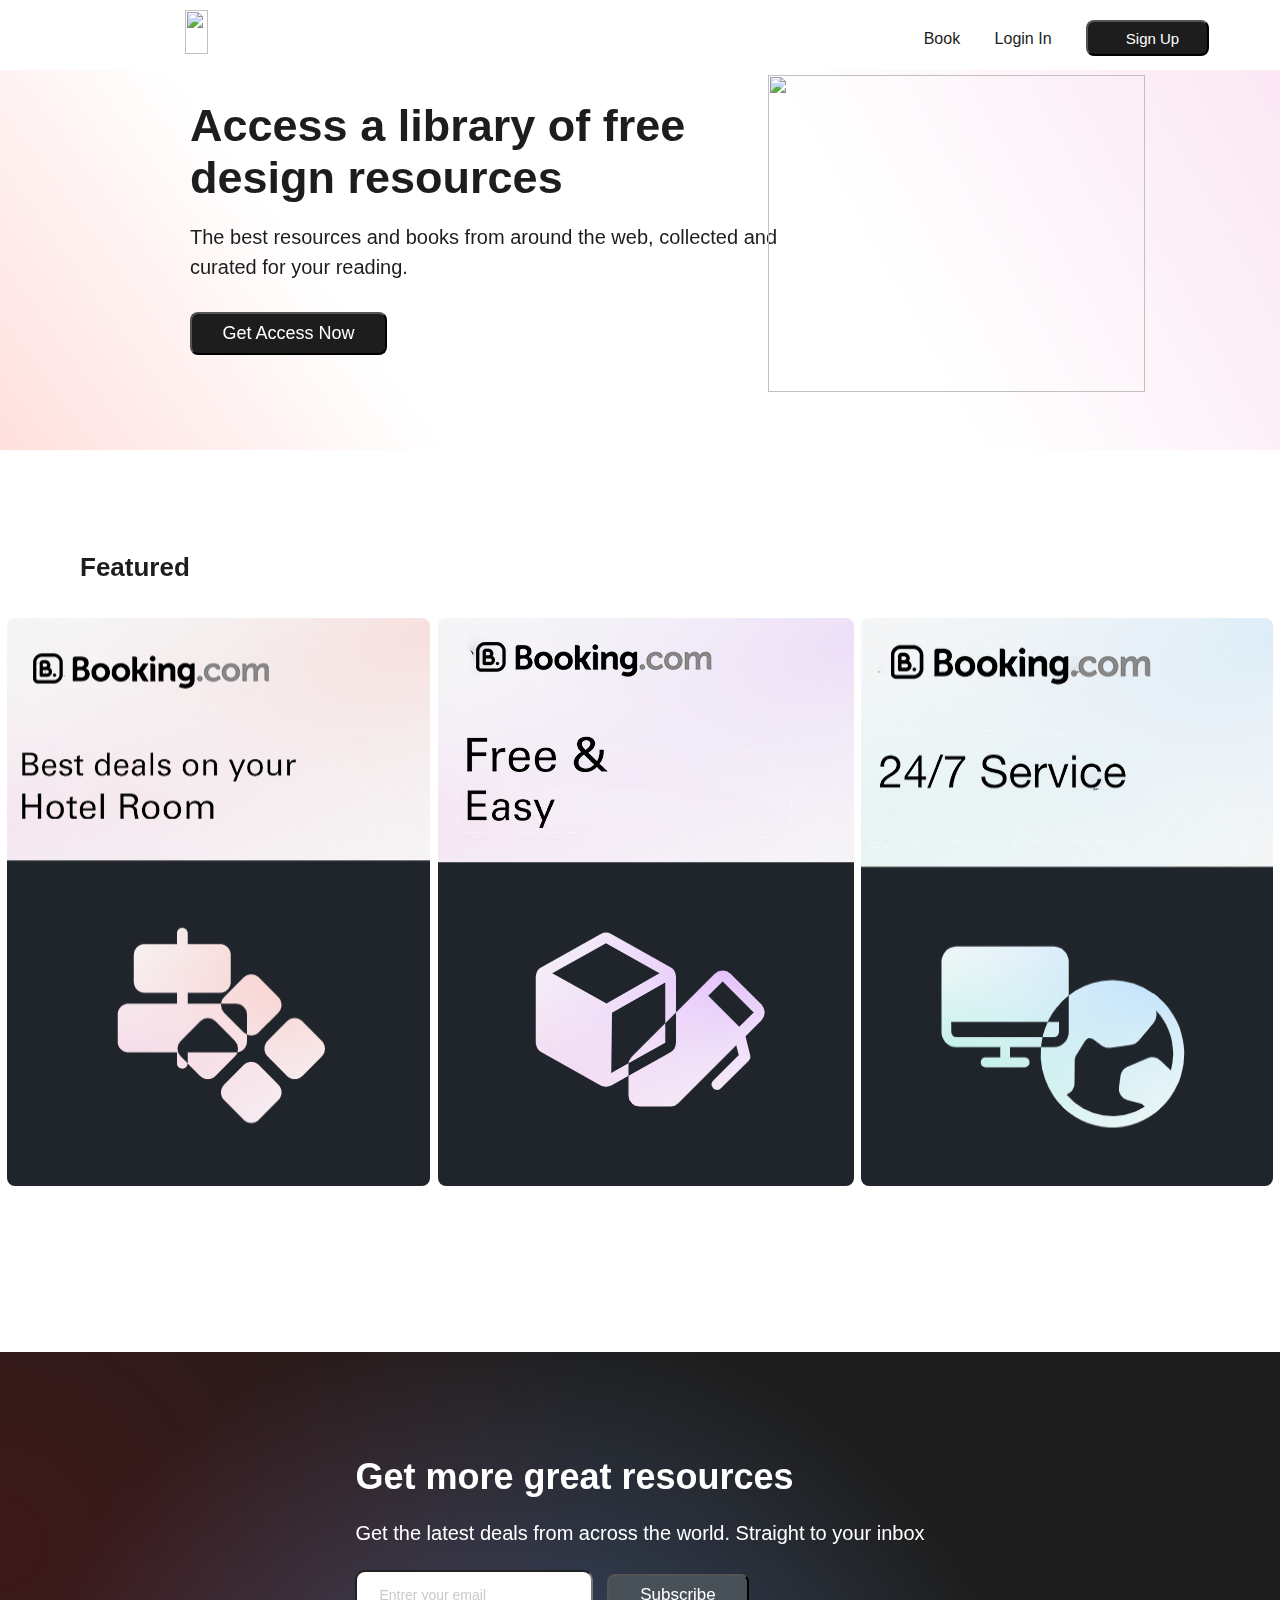
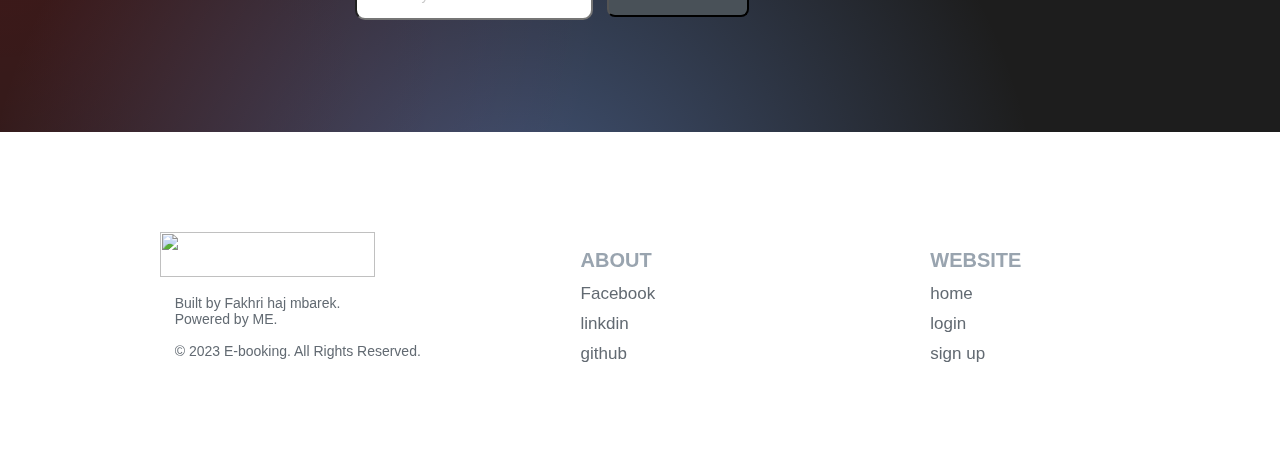
==== E-booking/index.html @ 51602bb3 "Add files via upload" ====
<!DOCTYPE html>
<html lang="en">
  <head>
    <link
    rel="stylesheet"
    href="https://cdnjs.cloudflare.com/ajax/libs/animate.css/4.1.1/animate.min.css">
    <title>E-Booking</title>
    <link link rel="icon" type="image/png" href="src/logo1.png" />
    <link rel="stylesheet" href="css/index.css">
    <meta charset="UTF-8" />
    <meta http-equiv="X-UA-Compatible" content="IE=edge" />
    <meta name="viewport" content="width=device-width, initial-scale=1.0" />
    <title>Document</title>
  </head>
  <body>
    <nav>
      <div class="cont">
        <a href="index.html"><img src="src/logo.png" /></a>

        <div class="menu">
          <a href="form.html" >Book</a>
          <a href="login.html">Login In</a>
          <button class="btn" ><a class="a" href="signup.html" >Sign Up</a></button>
          
        </div>
      </div>
    </nav>

    <article>
      
       
<section >
  <div class="hold" ><h1> Access a library of free design resources</h1>
<p>The best resources and books from around the web, collected and curated for your reading. </p>
<button><a>Get Access Now</a></button></div>

<div class="img" ><img src="https://assets.website-files.com/62aee78456e4207786ac4d18/62aeefb7ef1a0b764b386779_Design%20Resources%20Home.svg"></div>
      </section>
      




    </article>
    <div class="all">
      <h2>Featured</h2>
    <div class="f">
<img src="src/f1.png">
<img src="src/f2.png">
<img src="src/f3.png">    
    </div></div>
    <div class="foot">
      <div class="contfo animate__animated " id="ani" onscroll="s()">
      <h1>Get more great resources</h1>
      <p> Get the latest  deals from across the world. Straight to your inbox
      </p>
      <input placeholder="Entrer your email" >
      <button ><a>Subscribe</a></button>
    </div>
    </div>
    <footer>
      <div class="right">
        <div class="info">
         <img src="src/logo.png">
        <p>Built by Fakhri haj mbarek.<br>
          Powered by ME.<br><br>
          
          © 2023 E-booking. All Rights Reserved.</p></div>
      
      <div class="links">
        <h2>ABOUT</h2>
        <a href="https://www.facebook.com/hajmbarek.fakkreddine" target="new">Facebook</a>
        <a href="https://www.linkedin.com/in/fakhri-haj-mbarek-52316218b/" target="new">linkdin </a>
        <a href="https://github.com/fakkreddine"target="new">github</a>
      </div>
      <div class="links">
        <h2>WEBSITE</h2>
        <a >home</a>
        <a>login </a>
        <a>sign up</a>
      </div>

    </div>

    </footer>
    <script src="js/index.js"></script>
    <script type="module">
      // Import the functions you need from the SDKs you need
      import { initializeApp } from "https://www.gstatic.com/firebasejs/9.22.0/firebase-app.js";
      import { getAnalytics } from "https://www.gstatic.com/firebasejs/9.22.0/firebase-analytics.js";
      // TODO: Add SDKs for Firebase products that you want to use
      // https://firebase.google.com/docs/web/setup#available-libraries
    
      // Your web app's Firebase configuration
      // For Firebase JS SDK v7.20.0 and later, measurementId is optional
      const firebaseConfig = {
      //your firebase api key
      };
    
      // Initialize Firebase
      const app = initializeApp(firebaseConfig);
      const analytics = getAnalytics(app);
    </script>
  </body>
</html>
---- E-booking/css/index.css ----
body {
  margin: 0px;
  overflow-x: hidden;
}

nav {
  background-color: #ffff;
  width: 100%;
  height: 70px;
  position: fixed;

}

.cont {



  height: 68px;
  width: 80%;
  padding-left: 185px;
  padding-top: 10px;
  padding-bottom: 10px;
}

.cont img {
  height: 80%;
  width: 15%;
  object-fit: contain;
  vertical-align: middle;



}
.btn .a{
color:white;
margin-right: 20px;

}

.menu {
  display: inline;
  font-family: sans-serif;
  color: #626a72;
  margin-top: 10px;

  float: right;
}

.btn {
  margin-left: 30px;
  background-color: #1d1d1d;
  color: #FFFFFF;
  border-radius: 8px;
  height: 36px;
  font-size: 15px;
  font-family: sans-serif;


  transition-duration: 500ms;
  width: 123px;

  text-align: center;
}



.btn:hover {

  opacity: 0.7;
  transition-duration: 250ms;


}

.menu a {
  margin-left: 30px;
  text-decoration: none;
  color: #1d1d1d;
}

article {
  background-image: linear-gradient(54deg,
      rgba(255, 131, 122, 0.25),
      rgba(255, 131, 122, 0) 28%),
    linear-gradient(241deg,
      rgba(239, 152, 207, 0.25),
      rgba(239, 152, 207, 0) 36%);
  width: 100%;
  height: 450px;
}


.hold {
  width: 400px;

  height: 300px;
  width: 600px;
  padding-left: 190px;
  padding-top: 100px;


}

.img {
  margin-left: 60%;
  margin-top: -325px;
  width: 377px;
  height: 317px;


}

.img img {
  width: 377px;
  height: 317px;

}

.hold h1 {
  font-size: 45px;
  font-family: sans-serif;
  color: #1d1d1d;
  margin: 0px 0px 18px 0px;



}

.hold p {
  font-size: 20px;
  font-family: sans-serif;
  color: #1d1d1d;
  margin: 0px 0px 30px 0px;
  line-height: 1.5em
}


.hold button {
  background-color: #1d1d1d;
  color: #FFFFFF;
  border-radius: 8px;
  width: 197px;
  height: 43px;
  font-size: 18px;
  font-family: sans-serif;
  padding: 8px 28px;
  transition-duration: 500ms
}

.hold button:hover {

  background-color: #FFFFFF;
  color: #1d1d1d;
  transition-duration: 500ms;

}

.all {
  width: 100%;
  height: 822px;

  padding-top: 80px;




}

.f {
  justify-content: space-evenly;

  display: flex;
  object-fit: contain;
  mix-blend-mode: color-burn;
 



}

.f img {
  border-radius: 8px;
  transition-duration: 250ms;
}

.f img:hover {

  transform: translate(0px, -10px);
  transition-duration: 250ms;

}

.all h2 {


  width: 100px;
  color: #1d1d1d;
  margin-bottom: 35px;
  margin-left: 80px;
  font-size: 26px;
  font-weight: 100px;
  font-family: sans-serif;

}

.foot {
  width: 100%;
  height: 300px;

  background-color: #1d1d1d;
  background-image: radial-gradient(circle farthest-corner at 0% 50%, rgba(255, 1, 1, 0.15), transparent 47%), radial-gradient(circle farthest-corner at 40% 130%, rgba(122, 167, 255, 0.41), transparent 58%);
  display: flex;
  justify-content: center;
  vertical-align: middle;
  padding-top: 80px;
  animation-name:foot;
  animation-duration: 3s;
  

}
@keyframes foot  {

  }

.foot h1 {
  font-size: 36px;
  font-family: sans-serif;
  font-weight: 100px;
  color: #FFFFFF;
}

.foot p {
  font-size: 20px;
  font-family: sans-serif;
  font-weight: 100px;
  color: #FFFFFF;
margin-bottom: 25px;
}

.contfo input {
  width: 229.6px;
  height: 44px;
  border-radius: 10px;
  font-size: 16px;



}

.contfo button {
  margin-left: 10px;
  width: 142px;
  height: 43px;
  border-radius: 8px;
  background-color: #495158;
  color: #FFFFFF;
  font-size: 17px;
   font-family:sans-serif;
  transition-delay:10ms;
}

.contfo button:hover {

  opacity: 0.5;
  transition-delay: 10ms;
}
::placeholder{
  font-size: 14px;
font-weight: 500px;
font-family: sans-serif;
padding-left:20px ;
color:#cacaca ;
}


.info img {
width: 215px;
height: 45px;
object-fit: contain;
}
.info p {

  margin-left: 15px;
  font-size: 14px;
  font-family: sans-serif;
  color: #626A72;
}
.right{
display: flex;
justify-content: space-evenly;

height: 200px ;
width: 100%;
padding-top: 100px;

}
.links a {
  font-size: 17px;
  font-family: sans-serif;
  color: #626A72;
  font-weight:500px ;
display: block;
margin-top: 10px;
margin-bottom:10px;
text-decoration: none;



}
.links {

width:190px ;
height: 220px;

}
.links h2{
color: #99A4Af;
font-size: 20px;
font-family: sans-serif;
margin-bottom: 12px;





}
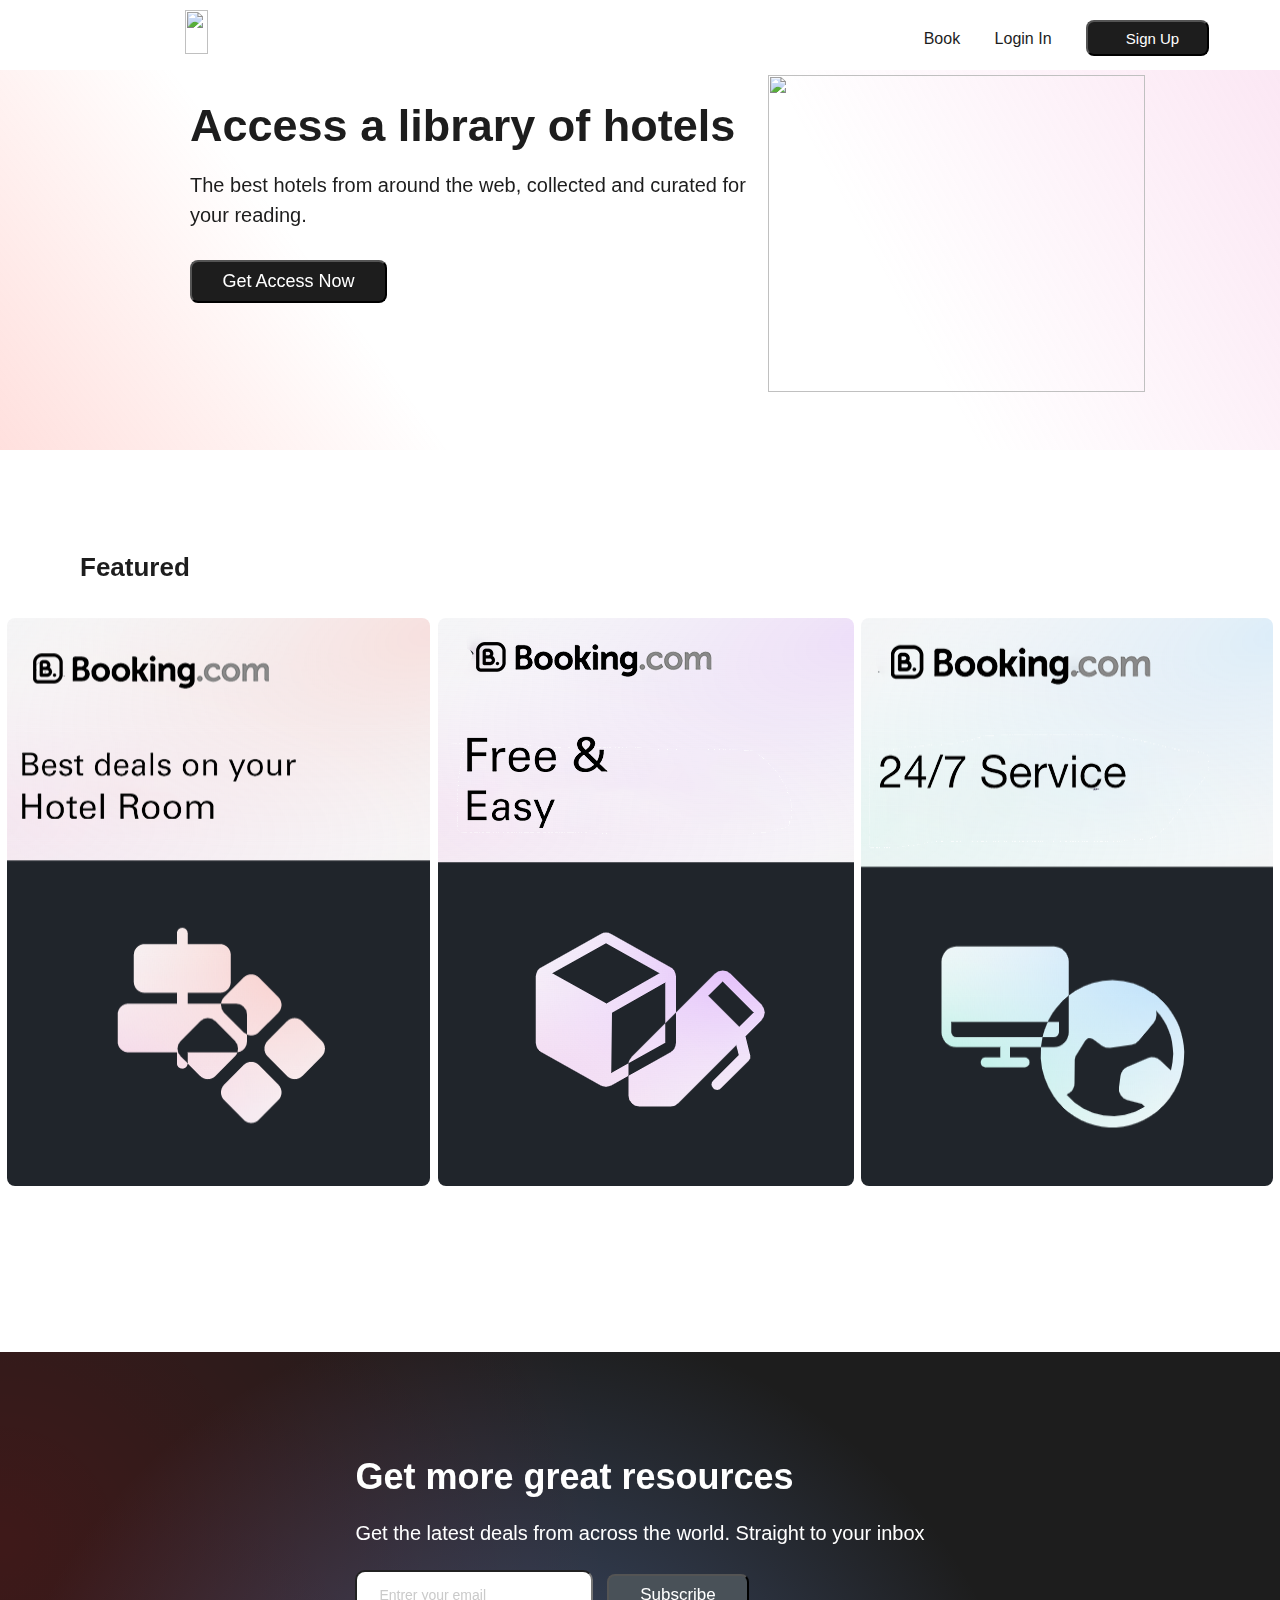
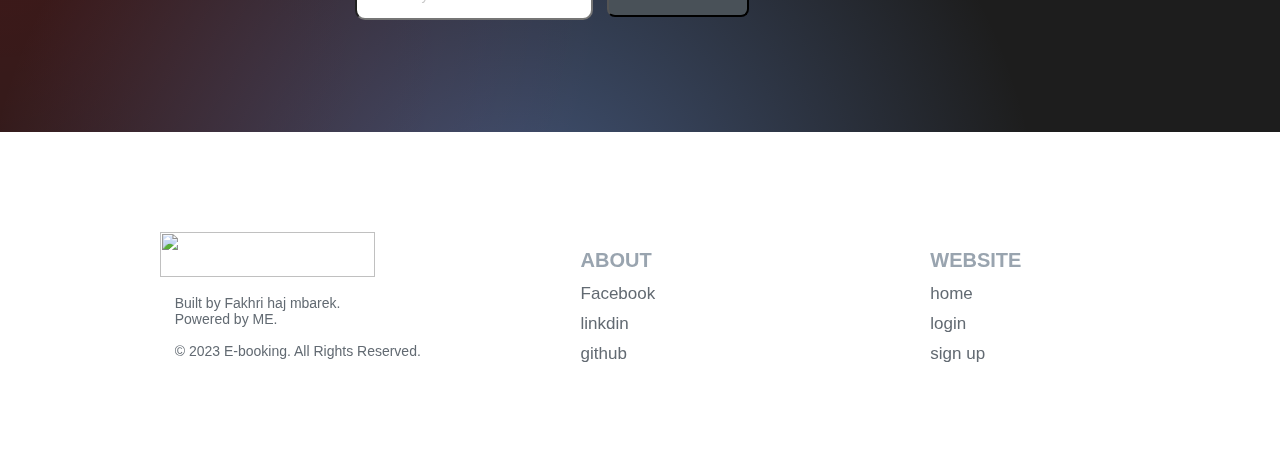
==== commit 331ac803: "Update index.html" ====
--- a/E-booking/index.html
+++ b/E-booking/index.html
@@ -30,8 +30,8 @@
       
        
 <section >
-  <div class="hold" ><h1> Access a library of free design resources</h1>
-<p>The best resources and books from around the web, collected and curated for your reading. </p>
+  <div class="hold" ><h1> Access a library of hotels </h1>
+<p>The best hotels from around the web, collected and curated for your reading. </p>
 <button><a>Get Access Now</a></button></div>
 
 <div class="img" ><img src="https://assets.website-files.com/62aee78456e4207786ac4d18/62aeefb7ef1a0b764b386779_Design%20Resources%20Home.svg"></div>
